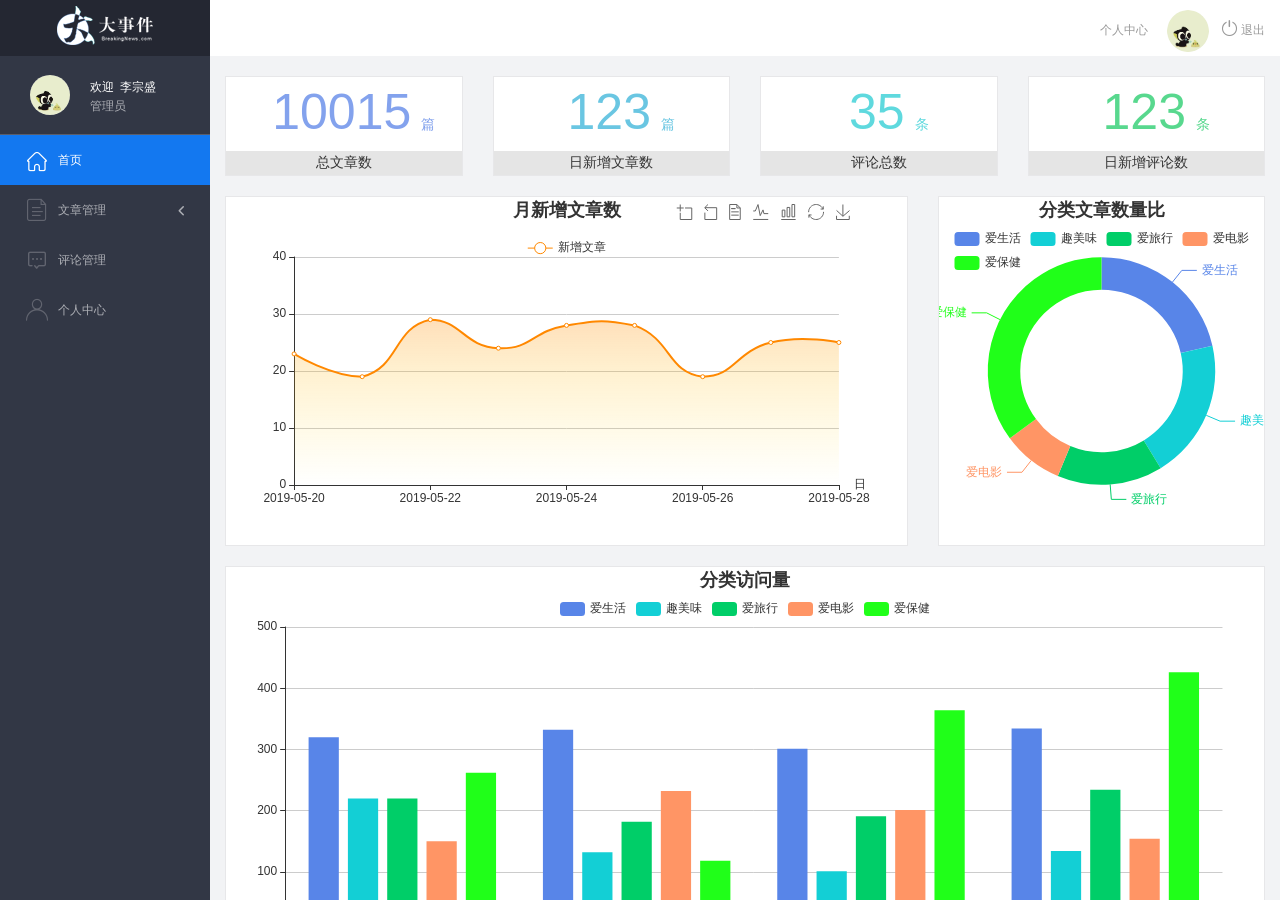
==== admin/index.html @ e851b544 "优化方式通过地址进入" ====
<!DOCTYPE html>
<html lang="en">

<head>
  <meta charset="UTF-8">
  <meta name="viewport" content="width=device-width, initial-scale=1.0">
  <meta http-equiv="X-UA-Compatible" content="ie=edge">
  <title>大事件-后台首页</title>
  <link rel="stylesheet" href="./libs/bootstrap/css/bootstrap.min.css">
  <link rel="stylesheet" href="css/reset.css">
  <link rel="stylesheet" href="css/iconfont.css">
  <link rel="stylesheet" href="css/main.css">
  <script src="./libs/jquery-1.12.4.min.js"></script>
  <!-- 导入bootstrap的js文件 -->
  <script src="./libs/bootstrap/js/bootstrap.min.js"></script>
</head>

<body>
  <div class="sider">
    <a href="#" class="logo"><img src="images/logo02.png" alt="logo"></a>
    <div class="user_info">
      <img src="images/2.jpg" alt="person">
      <span>欢迎&nbsp;&nbsp;李宗盛</span>
      <b>管理员</b>
    </div>
    <!-- 左侧导航栏 -->
    <div class="menu">
      <div class="level01 active"><a href="./main_count.html" target="main_frame"><i
                        class="iconfont icon-yidiandiantubiao04"></i><span>首页</span></a></div>
      <div class="level01"><a href="#"><i class="iconfont icon-icon-article"></i><span>文章管理</span><b
                        class="iconfont icon-arrowdownl"></b></a></div>
      <ul class="level02">
        <li><a href="./article_list.html" target="main_frame"><i class="iconfont icon-previewright"></i><span>文章列表</span></a></li>
        <li><a href="./article_release.html" target="main_frame"><i class="iconfont icon-previewright"></i><span>发表文章</span></a></li>
        <li><a href="./article_category.html" target="main_frame"><i class="iconfont icon-previewright"></i><span>文章类别管理</span></a>
        </li>
      </ul>

      <div class="level01"><a href="./comment_list.html" target="main_frame"><i
                        class="iconfont icon-comment"></i><span>评论管理</span></a></div>
      <div class="level01" id="user"><a href="./user.html" target="main_frame"><i
                        class="iconfont icon-user"></i><span>个人中心</span></a></div>
    </div>
    <!-- 顶部栏 -->
    <div class="header_bar">
      <div class="user_center_link">
        <a href="./user.html" target="main_frame">个人中心</a>
        <img src="images/2.jpg" alt="person">
        <a href="javascript:void(0)" class="logout"><i class="iconfont icon-tuichu"></i> 退出</a>
      </div>
    </div>
    <!-- 右侧主体内容 -->
    <div class="main" id="main_body">
      <iframe src="./main_count.html" name="main_frame" frameborder="0"></iframe>
    </div>
  </div>
  <script>
    // $(function() {
    //   //   给文章管理事件
    //   $('.level01:eq(1)').click(function() {
    //       $(this).next().slideToggle();
    //     })
    //     // 高亮显示
    //   $('.level01').click(function() {
    //     $(this).addClass('active').siblings().removeClass('active');
    //   })

    //   // 登录信息对应
    //   $.ajax({
    //     url: "http://localhost:8080/api/v1/admin/user/info",
    //   })
    // })

    $(function() {
      // 文章下啦列表
      $('.level01:eq(1)').click(function() {
          $(this).next().slideToggle();
        })
        // 高亮显示
      $('.level01').click(function() {
          $(this).addClass('active').siblings().removeClass('active');
        })
        // 登录对应信息
      $.ajax({
        url: "http://localhost:8080/api/v1/admin/user/info",
        headers: {
          Authorization: window.localStorage.getItem('token')
        },
        // 成功
        success: function(backData) {
          $('.user_info > img').attr('src', backData.data.userPic);
          $('.user_info > span').text('欢迎  ' + backData.data.nickname);
          $('.user_center_link > img').attr('src', backData.data.userPic);
          // 更高娿
        },
        // 失败
        error: function(backData) {
          if (backData.statusText === 'Forbidden') {
            alert('您已经触犯法律')
            window.location.href = './login.html'
          }
        }
      })
    })
  </script>
</body>


</html>
---- admin/css/iconfont.css ----
@font-face {font-family: "iconfont";
  src: url('../fonts/iconfont.eot?t=1558003957214'); /* IE9 */
  src: url('../fonts/iconfont.eot?t=1558003957214#iefix') format('embedded-opentype'), /* IE6-IE8 */
  url('[data-uri]') format('woff2'),
  url('../fonts/iconfont.woff?t=1558003957214') format('woff'),
  url('../fonts/iconfont.ttf?t=1558003957214') format('truetype'), /* chrome, firefox, opera, Safari, Android, iOS 4.2+ */
  url('../fonts/iconfont.svg?t=1558003957214#iconfont') format('svg'); /* iOS 4.1- */
}

.iconfont {
  font-family: "iconfont" !important;
  font-size: 16px;
  font-style: normal;
  -webkit-font-smoothing: antialiased;
  -moz-osx-font-smoothing: grayscale;
}

.icon-yidiandiantubiao04:before {
  content: "\e607";
}

.icon-arrowdownl:before {
  content: "\e6a3";
}

.icon-key:before {
  content: "\e68b";
}

.icon-tuichu:before {
  content: "\e622";
}

.icon-previewright:before {
  content: "\e75c";
}

.icon-system:before {
  content: "\e6a6";
}

.icon-icondate:before {
  content: "\e609";
}

.icon-search:before {
  content: "\e656";
}

.icon-system1:before {
  content: "\e608";
}

.icon-user:before {
  content: "\e645";
}

.icon-comment:before {
  content: "\e60a";
}

.icon-icon-article:before {
  content: "\e601";
}
---- admin/css/main.css ----
body {
  font-family: 'MicroSoft YaHei';
  background-color: #f2f3f5;
}

.main_wrap {
  position: fixed;
  width: 100%;
  height: 100%;
  left: 0px;
  top: 0px;
  background: url('../images/login_bg.jpg');
  background-size: 100% 100%;
}

.header {
  width: 1200px;
  overflow: hidden;
  margin: 20px auto 0;
}

.heade .logo {
  float: left;
}

.header .copyright {
  float: right;
  font-size: 12px;
  color: #fff;
  text-align: right;
  line-height: 20px;
  margin-top: 10px;
}

.login_form_con {
  position: absolute;
  left: 50%;
  top: 50%;
  margin-left: -200px;
  margin-top: -155px;
  width: 400px;
  height: 310px;
  background-color: #edeff0;
}

.login_form {
  position: relative;
}

.login_form .icon-user {
  position: absolute;
  font-size: 16px;
  color: #999;
  left: 46px;
  top: 12px;
}

.login_form .icon-key {
  position: absolute;
  font-size: 18px;
  color: #999;
  left: 46px;
  top: 78px;
}

.login_title {
  height: 60px;
  background: url('../images/login_title.png') center center no-repeat #fff;
}

.input_txt,
.input_pass,
.input_sub {
  display: block;
  width: 334px;
  height: 37px;
  padding: 0px;
  text-indent: 40px;
  border: 1px solid #ddd;
  margin: 27px auto 0;
  outline: none;
}

.input_sub {
  margin-top: 40px;
  height: 42px;
  background-color: #19b9e7;
  text-indent: 0px;
  font-size: 18px;
  color: #fff;
  cursor: pointer;
}

.input_sub:hover {
  background-color: #08a0cc;
}

.sider {
  position: fixed;
  left: 0;
  top: 0;
  bottom: 0;
  width: 210px;
  background-color: #323745;
}

.sider .logo {
  display: block;
  height: 56px;
  background-color: #242732;
  overflow: hidden;
}

.sider .logo img {
  display: block;
  margin: 6px auto 0;
}

.user_info {
  height: 79px;
  border-bottom: 1px solid #5a5e6b;
}

.user_info img {
  float: left;
  width: 40px;
  height: 40px;
  border-radius: 20px;
  margin: 19px 0 0 30px;
}

.user_info span {
  float: left;
  width: 120px;
  font-size: 12px;
  color: #fff;
  margin: 23px 0 0 20px;
}

.user_info b {
  float: left;
  width: 120px;
  font-weight: normal;
  font-size: 12px;
  color: #adafb5;
  margin: 2px 0 0 20px;
}

.menu .level01 {
  height: 50px;
  line-height: 50px;
}

.menu .level01 a {
  display: block;
  height: 50px;
  font-size: 12px;
  color: #adafb5;
  overflow: hidden;
}

.menu .level01.active a {
  background-color: #1378f0;
  color: #fff;
}

.menu .level01.active i {
  color: #fff;
}

.menu .level01 a:hover {
  background-color: #1378f0;
  color: #fff;
}

.menu .level01 a:hover i {
  color: #fff;
}

.menu .level01 i {
  color: #61646f;
  font-size: 22px;
  float: left;
  margin-left: 26px;
}

.menu .level01 span {
  float: left;
  margin-left: 10px;
}

.menu .level01 b {
  float: right;
  margin-right: 20px;
  font-weight: normal;
  transform: rotate(90deg);
  transition: all 500ms ease;
}

.menu .level01 .rotate0 {
  transform: rotate(0deg);
}

.menu .level02 {
  background: #242732;
  display: none;
}

.menu .level02 li {
  height: 40px;
  line-height: 40px;
}

.menu .level02 li a {
  display: block;
  height: 40px;
  font-size: 12px;
  color: #adafb5;
  overflow: hidden;
}

.menu .level02 li a:hover {
  background-color: #1378f0;
  color: #fff;
}

.menu .level02 li i {
  font-size: 12px;
  float: left;
  margin-left: 60px;
}

.menu .level02 li span {
  font-size: 12px;
  float: left;
  margin-left: 5px;
}

.menu .level02 .active a {
  color: #ffae00;
}

.header_bar {
  position: fixed;
  left: 210px;
  right: 0;
  top: 0;
  height: 56px;
  background-color: #fff;
}

.main {
  position: fixed;
  left: 210px;
  top: 56px;
  right: 0;
  bottom: 0;
  background-color: #f2f3f5;
}

.search_form {
  width: 218px;
  height: 33px;
  border: 1px solid #ddd;
  background-color: #f2f3f5;
  border-radius: 16px;
  float: left;
  margin: 12px 0 0 27px;
}

.search_form input {
  padding: 0px;
  margin: 0px;
  border: 0px;
  float: left;
  background-color: #f2f3f5;
  font-size: 12px;
  width: 175px;
  height: 31px;
  margin-left: 12px;
  outline: none;
}

.search_form .icon-search {
  line-height: 33px;
  cursor: pointer;
  font-size: 18px;
  color: #abaebb;
}

.user_center_link {
  float: right;
}

.user_center_link a {
  line-height: 56px;
  font-size: 12px;
  color: #999;
  margin-right: 15px;
}

.user_center_link a:hover {
  color: #ffae00
}

.user_center_link img {
  width: 42px;
  height: 42px;
  border-radius: 32px;
  margin-right: 10px;
}

.spannel_list {
  margin-top: 20px;
}

.spannel {
  height: 100px;
  overflow: hidden;
  text-align: center;
  position: relative;
  background-color: #fff;
  border: 1px solid #e7e7e9;
  margin-bottom: 20px;
}

.spannel em {
  font-style: normal;
  font-size: 50px;
  line-height: 50px;
  display: inline-block;
  margin: 10px 0 0 20px;
  font-family: 'Arial';
  color: #83a2ed;
}

.spannel span {
  font-size: 14px;
  display: inline-block;
  color: #83a2ed;
  margin-left: 10px;
}

.spannel b {
  position: absolute;
  left: 0;
  bottom: 0;
  width: 100%;
  line-height: 24px;
  background: #e5e5e5;
  color: #333;
  font-size: 14px;
  font-weight: normal;
}

.scolor01 em,
.scolor01 span {
  color: #6ac6e2;
}

.scolor02 em,
.scolor02 span {
  color: #5fd9de;
}

.scolor03 em,
.scolor03 span {
  color: #58d88e;
}

.gragh_pannel {
  height: 350px;
  border: 1px solid #e7e7e9;
  background-color: #fff!important;
  margin-bottom: 20px;
}

.column_pannel {
  margin-bottom: 20px;
  height: 400px;
  border: 1px solid #e7e7e9;
  background-color: #fff!important;
}

.common_title {
  line-height: 42px;
  background-color: #fbfbfb;
  border: 1px solid #e7e7e9;
  margin-top: 20px;
  text-indent: 15px;
  font-size: 14px;
  color: #333;
}

.common_con {
  border: 1px solid #e7e7e9;
  border-top: 0px;
  background-color: #fff;
  padding-bottom: 20px;
  margin-bottom: 20px;
}

.opt_btns {
  margin-top: 20px;
}

.mp20 {
  margin-top: 20px;
}

.pagination {
  margin: 0;
}

.article_form {
  margin-top: 20px;
}

.form-group {
  margin-bottom: 25px;
}

.form-group label {
  font-weight: normal;
  color: #666;
}

.icon-icondate {
  line-height: 16px;
}

.user_pic {
  width: 100px;
  height: 100px;
  margin-bottom: 10px;
}

.article_cover {
  width: 200px;
  height: 200px;
  margin-bottom: 10px;
}

#main_body iframe {
  width: 100%;
  height: 100%;
}
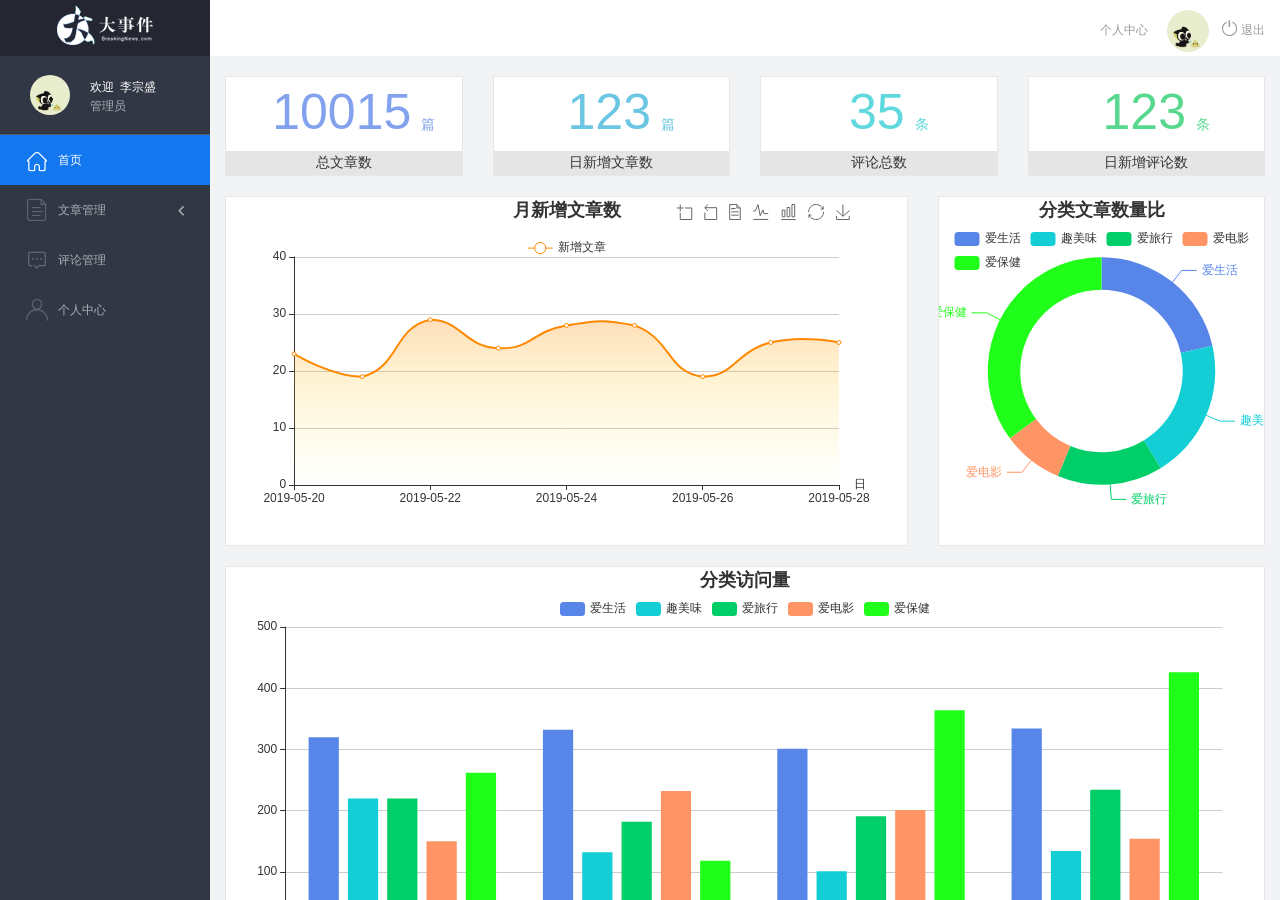
==== commit e4df3f33: "封装接口地址沙箱模式" ====
--- a/admin/index.html
+++ b/admin/index.html
@@ -74,7 +74,7 @@
     $(function() {
       // 文章下啦列表
       $('.level01:eq(1)').click(function() {
-          $(this).next().slideToggle();
+          $(this).next('.level02').slideToggle();
         })
         // 高亮显示
       $('.level01').click(function() {
@@ -82,24 +82,24 @@
         })
         // 登录对应信息
       $.ajax({
-        url: "http://localhost:8080/api/v1/admin/user/info",
-        headers: {
-          Authorization: window.localStorage.getItem('token')
-        },
+        // url: "http://localhost:8080/api/v1/admin/user/info",
+        url: BigNew.user_info,
+        // headers: {
+        //   Authorization: window.localStorage.getItem('token')
+        // },
         // 成功
         success: function(backData) {
           $('.user_info > img').attr('src', backData.data.userPic);
           $('.user_info > span').text('欢迎  ' + backData.data.nickname);
           $('.user_center_link > img').attr('src', backData.data.userPic);
-          // 更高娿
         },
         // 失败
-        error: function(backData) {
-          if (backData.statusText === 'Forbidden') {
-            alert('您已经触犯法律')
-            window.location.href = './login.html'
-          }
-        }
+        // error: function(backData) {
+        // if (backData.statusText === 'Forbidden') {
+        //   alert('您已经触犯法律')
+        //   window.location.href = './login.html'
+        // }
+        // }
       })
     })
   </script>
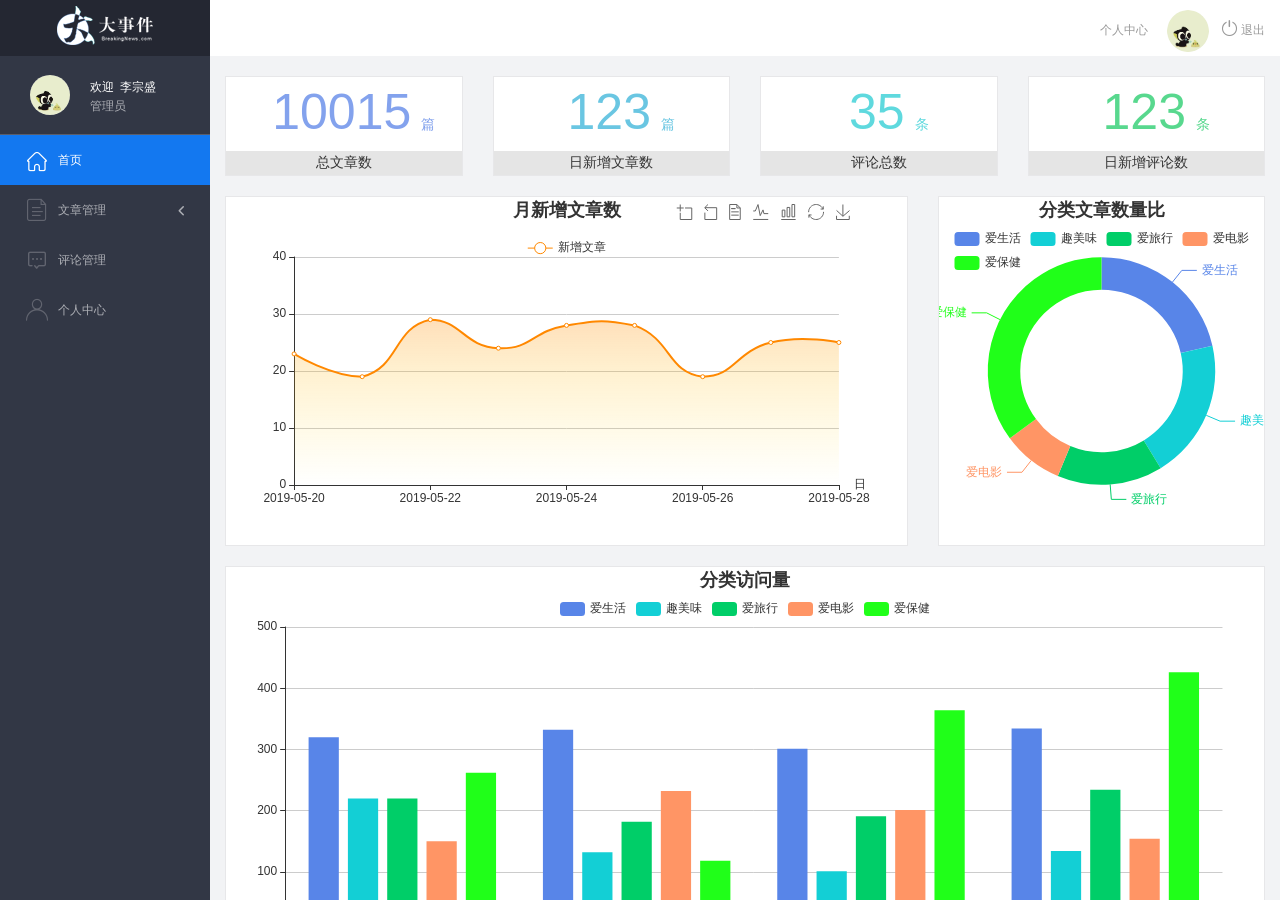
==== commit 011a0c1b: "点击退出按钮,退出,跳转到登录页" ====
--- a/admin/index.html
+++ b/admin/index.html
@@ -82,24 +82,33 @@
         })
         // 登录对应信息
       $.ajax({
-        // url: "http://localhost:8080/api/v1/admin/user/info",
-        url: BigNew.user_info,
-        // headers: {
-        //   Authorization: window.localStorage.getItem('token')
-        // },
-        // 成功
-        success: function(backData) {
-          $('.user_info > img').attr('src', backData.data.userPic);
-          $('.user_info > span').text('欢迎  ' + backData.data.nickname);
-          $('.user_center_link > img').attr('src', backData.data.userPic);
-        },
-        // 失败
-        // error: function(backData) {
-        // if (backData.statusText === 'Forbidden') {
-        //   alert('您已经触犯法律')
-        //   window.location.href = './login.html'
-        // }
-        // }
+          // url: "http://localhost:8080/api/v1/admin/user/info",
+          url: BigNew.user_info,
+          // headers: {
+          //   Authorization: window.localStorage.getItem('token')
+          // },
+          // 成功
+          success: function(backData) {
+            $('.user_info > img').attr('src', backData.data.userPic);
+            $('.user_info > span').text('欢迎  ' + backData.data.nickname);
+            $('.user_center_link > img').attr('src', backData.data.userPic);
+          },
+          // 失败
+          // error: function(backData) {
+          // if (backData.statusText === 'Forbidden') {
+          //   alert('您已经触犯法律')
+          //   window.location.href = './login.html'
+          // }
+          // }
+        })
+        // 退出页面
+      $('.logout').click(function() {
+        if (window.confirm("你真的要离开我了吗,我要哭了o(╥﹏╥)o")) {
+          // 清除缓存
+          window.localStorage.removeItem("token");
+          // 去登录页
+          window.location.href = "./login.html"
+        }
       })
     })
   </script>
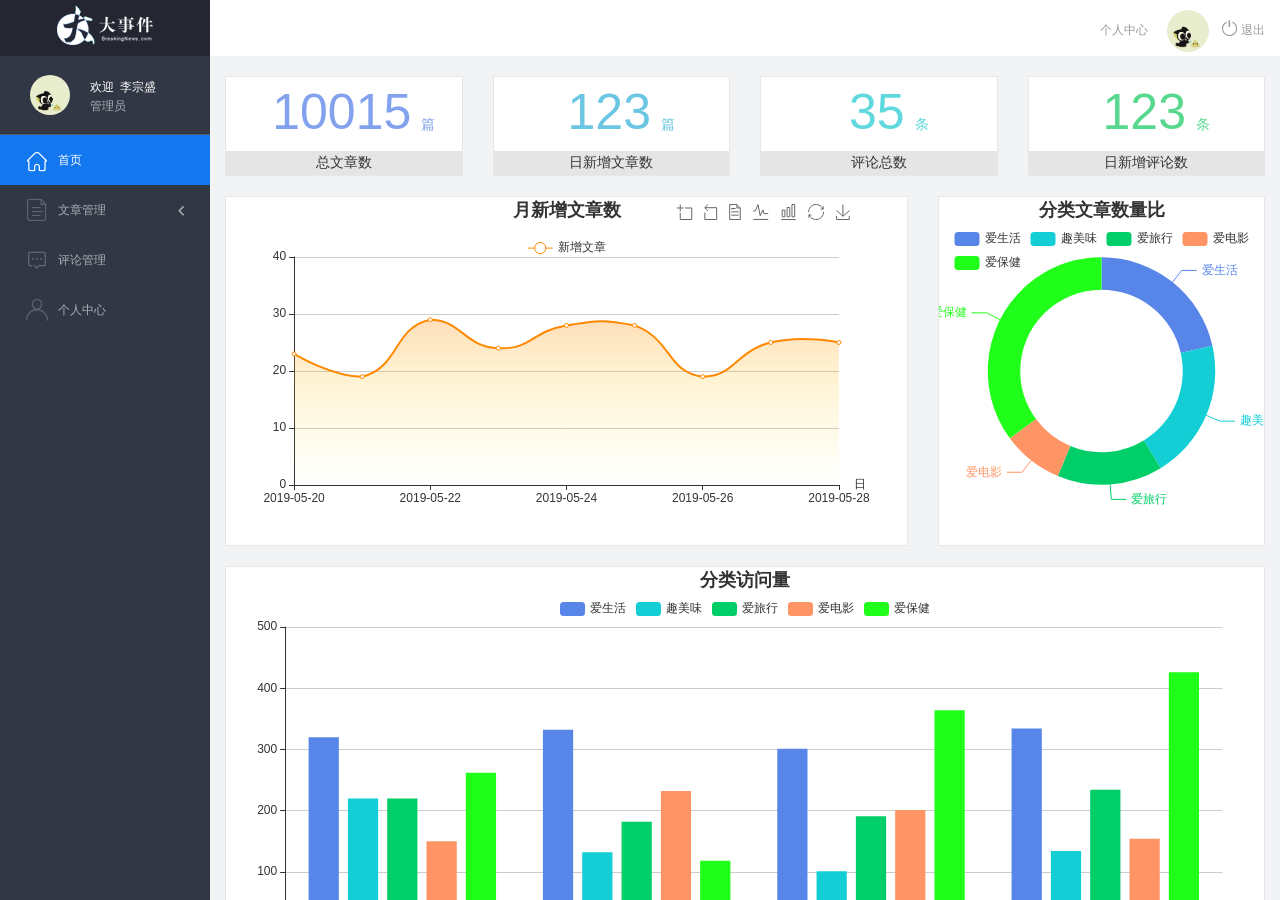
==== commit 09d306fb: "发表文章" ====
--- a/admin/index.html
+++ b/admin/index.html
@@ -30,9 +30,12 @@
       <div class="level01"><a href="#"><i class="iconfont icon-icon-article"></i><span>文章管理</span><b
                         class="iconfont icon-arrowdownl"></b></a></div>
       <ul class="level02">
-        <li><a href="./article_list.html" target="main_frame"><i class="iconfont icon-previewright"></i><span>文章列表</span></a></li>
-        <li><a href="./article_release.html" target="main_frame"><i class="iconfont icon-previewright"></i><span>发表文章</span></a></li>
-        <li><a href="./article_category.html" target="main_frame"><i class="iconfont icon-previewright"></i><span>文章类别管理</span></a>
+        <li><a href="./article_list.html" target="main_frame"><i
+                            class="iconfont icon-previewright"></i><span>文章列表</span></a></li>
+        <li><a href="./article_release.html" target="main_frame"><i
+                            class="iconfont icon-previewright"></i><span>发表文章</span></a></li>
+        <li><a href="./article_category.html" target="main_frame"><i
+                            class="iconfont icon-previewright"></i><span>文章类别管理</span></a>
         </li>
       </ul>
 
@@ -55,64 +58,58 @@
     </div>
   </div>
   <script>
-    // $(function() {
-    //   //   给文章管理事件
-    //   $('.level01:eq(1)').click(function() {
-    //       $(this).next().slideToggle();
-    //     })
-    //     // 高亮显示
-    //   $('.level01').click(function() {
-    //     $(this).addClass('active').siblings().removeClass('active');
-    //   })
+    $(function() {
+      // 二级菜单的展开收齐
+      $(".level01:eq(1)").click(function() {
+        // 隔壁的level02展开或者收起
+        $(this).next('.level02').slideToggle();
+      })
 
-    //   // 登录信息对应
-    //   $.ajax({
-    //     url: "http://localhost:8080/api/v1/admin/user/info",
-    //   })
-    // })
+      // 点击高亮效果
+      $('.level01').click(function() {
+        $(this).addClass('active').siblings().removeClass('active');
+      })
 
-    $(function() {
-      // 文章下啦列表
-      $('.level01:eq(1)').click(function() {
-          $(this).next('.level02').slideToggle();
-        })
-        // 高亮显示
-      $('.level01').click(function() {
-          $(this).addClass('active').siblings().removeClass('active');
-        })
-        // 登录对应信息
+      // 获取用户信息
       $.ajax({
-          // url: "http://localhost:8080/api/v1/admin/user/info",
-          url: BigNew.user_info,
-          // headers: {
-          //   Authorization: window.localStorage.getItem('token')
-          // },
-          // 成功
-          success: function(backData) {
-            $('.user_info > img').attr('src', backData.data.userPic);
-            $('.user_info > span').text('欢迎  ' + backData.data.nickname);
-            $('.user_center_link > img').attr('src', backData.data.userPic);
-          },
-          // 失败
-          // error: function(backData) {
-          // if (backData.statusText === 'Forbidden') {
-          //   alert('您已经触犯法律')
-          //   window.location.href = './login.html'
-          // }
-          // }
-        })
-        // 退出页面
-      $('.logout').click(function() {
-        if (window.confirm("你真的要离开我了吗,我要哭了o(╥﹏╥)o")) {
-          // 清除缓存
+        // url:"http://localhost:8080/api/v1/admin/user/info",
+        // 使用抽取的接口属性
+        url: BigNew.user_info,
+        // headers:{
+        //     Authorization:window.localStorage.getItem("token")
+        // },
+        success: function(backData) {
+          // console.log(backData);
+          // 设置左侧的头像和名字
+          $(".user_info>img").attr('src', backData.data.userPic);
+          $(".user_info>span").text('欢迎  ' + backData.data.nickname);
+          // 右侧顶部的头像
+          $(".user_center_link>img").attr('src', backData.data.userPic);
+        },
+        // 请求失败之后的回调函数
+        // error:function(backData){
+        //     console.log('我错啦!');
+        //     console.log(backData);
+        //     if(backData.statusText==='Forbidden'){
+        //         alert("滚犊子!");
+        //         window.location.href='./login.html';
+        //     }
+        // }
+      })
+
+      // 登出
+      $(".logout").click(function() {
+        if (window.confirm("你真的要离开我了吗,哭唧唧!o(╥﹏╥)o")) {
+          // 请出缓存
           window.localStorage.removeItem("token");
           // 去登录页
-          window.location.href = "./login.html"
+          window.location.href = "./login.html";
         }
+
+
       })
     })
   </script>
 </body>
 
-
 </html>
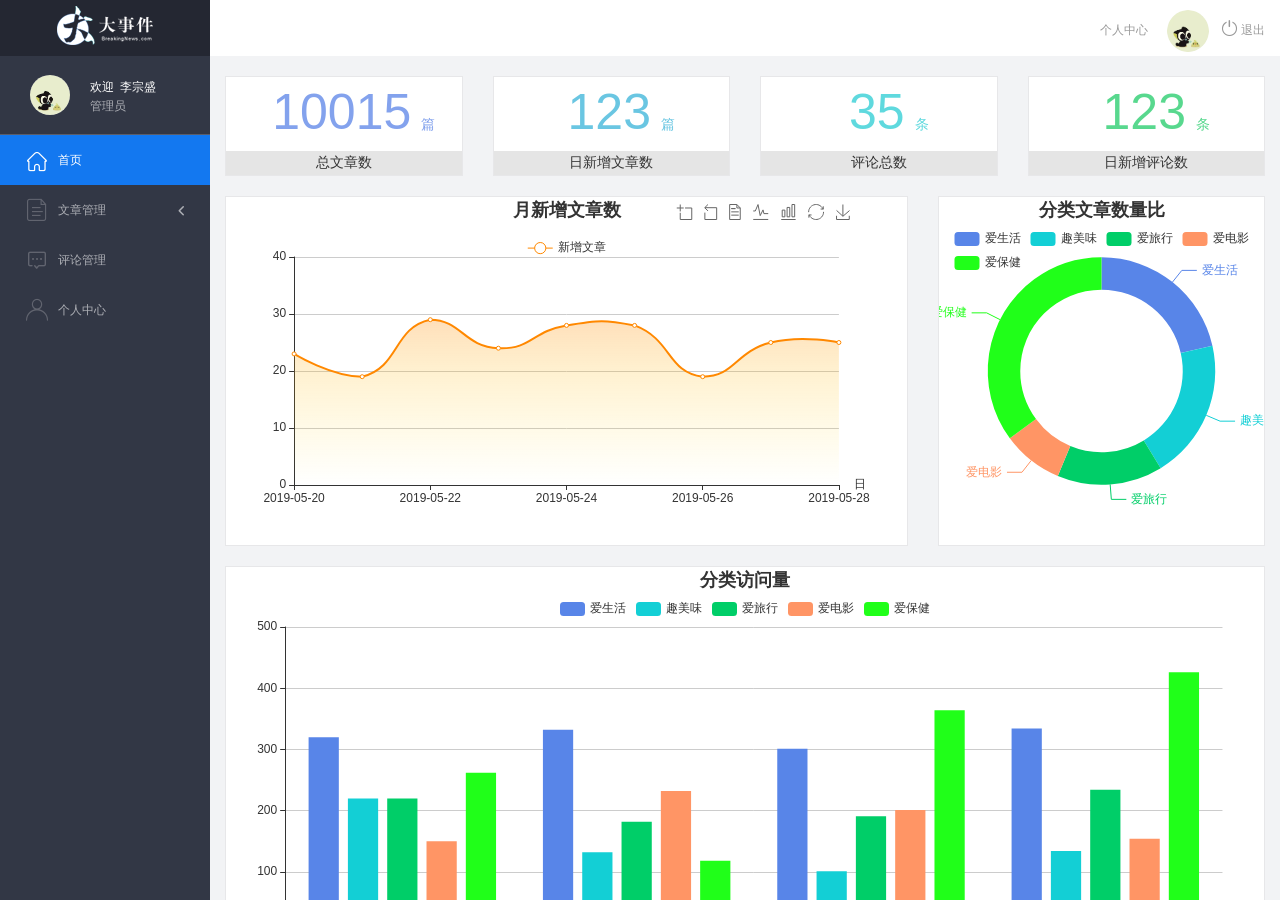
==== commit e89c3096: "文章下拉列表一,二" ====
--- a/admin/index.html
+++ b/admin/index.html
@@ -59,56 +59,57 @@
   </div>
   <script>
     $(function() {
-      // 二级菜单的展开收齐
-      $(".level01:eq(1)").click(function() {
-        // 隔壁的level02展开或者收起
-        $(this).next('.level02').slideToggle();
-      })
+        // 二级菜单的展开收齐
+        $(".level01:eq(1)").click(function() {
+          // 隔壁的level02展开或者收起
+          $(this).next('.level02').slideToggle();
+        })
 
-      // 点击高亮效果
-      $('.level01').click(function() {
-        $(this).addClass('active').siblings().removeClass('active');
-      })
+        // 点击高亮效果
+        $('.level01').click(function() {
+          $(this).addClass('active').siblings().removeClass('active');
+        })
 
-      // 获取用户信息
-      $.ajax({
-        // url:"http://localhost:8080/api/v1/admin/user/info",
-        // 使用抽取的接口属性
-        url: BigNew.user_info,
-        // headers:{
-        //     Authorization:window.localStorage.getItem("token")
-        // },
-        success: function(backData) {
-          // console.log(backData);
-          // 设置左侧的头像和名字
-          $(".user_info>img").attr('src', backData.data.userPic);
-          $(".user_info>span").text('欢迎  ' + backData.data.nickname);
-          // 右侧顶部的头像
-          $(".user_center_link>img").attr('src', backData.data.userPic);
-        },
-        // 请求失败之后的回调函数
-        // error:function(backData){
-        //     console.log('我错啦!');
-        //     console.log(backData);
-        //     if(backData.statusText==='Forbidden'){
-        //         alert("滚犊子!");
-        //         window.location.href='./login.html';
-        //     }
-        // }
-      })
+        // 获取用户信息
+        $.ajax({
+          // url:"http://localhost:8080/api/v1/admin/user/info",
+          // 使用抽取的接口属性
+          url: BigNew.user_info,
+          // headers:{
+          //     Authorization:window.localStorage.getItem("token")
+          // },
+          success: function(backData) {
+            // console.log(backData);
+            // 设置左侧的头像和名字
+            $(".user_info>img").attr('src', backData.data.userPic);
+            $(".user_info>span").text('欢迎  ' + backData.data.nickname);
+            // 右侧顶部的头像
+            $(".user_center_link>img").attr('src', backData.data.userPic);
+          },
+          // 请求失败之后的回调函数
+          // error:function(backData){
+          //     console.log('我错啦!');
+          //     console.log(backData);
+          //     if(backData.statusText==='Forbidden'){
+          //         alert("滚犊子!");
+          //         window.location.href='./login.html';
+          //     }
+          // }
+        })
 
-      // 登出
-      $(".logout").click(function() {
-        if (window.confirm("你真的要离开我了吗,哭唧唧!o(╥﹏╥)o")) {
-          // 请出缓存
-          window.localStorage.removeItem("token");
-          // 去登录页
-          window.location.href = "./login.html";
-        }
+        // 登出
+        $(".logout").click(function() {
+          if (window.confirm("你真的要离开我了吗,哭唧唧!o(╥﹏╥)o")) {
+            // 请出缓存
+            window.localStorage.removeItem("token");
+            // 去登录页
+            window.location.href = "./login.html";
+          }
 
 
+        })
       })
-    })
+      // 比
   </script>
 </body>
 
